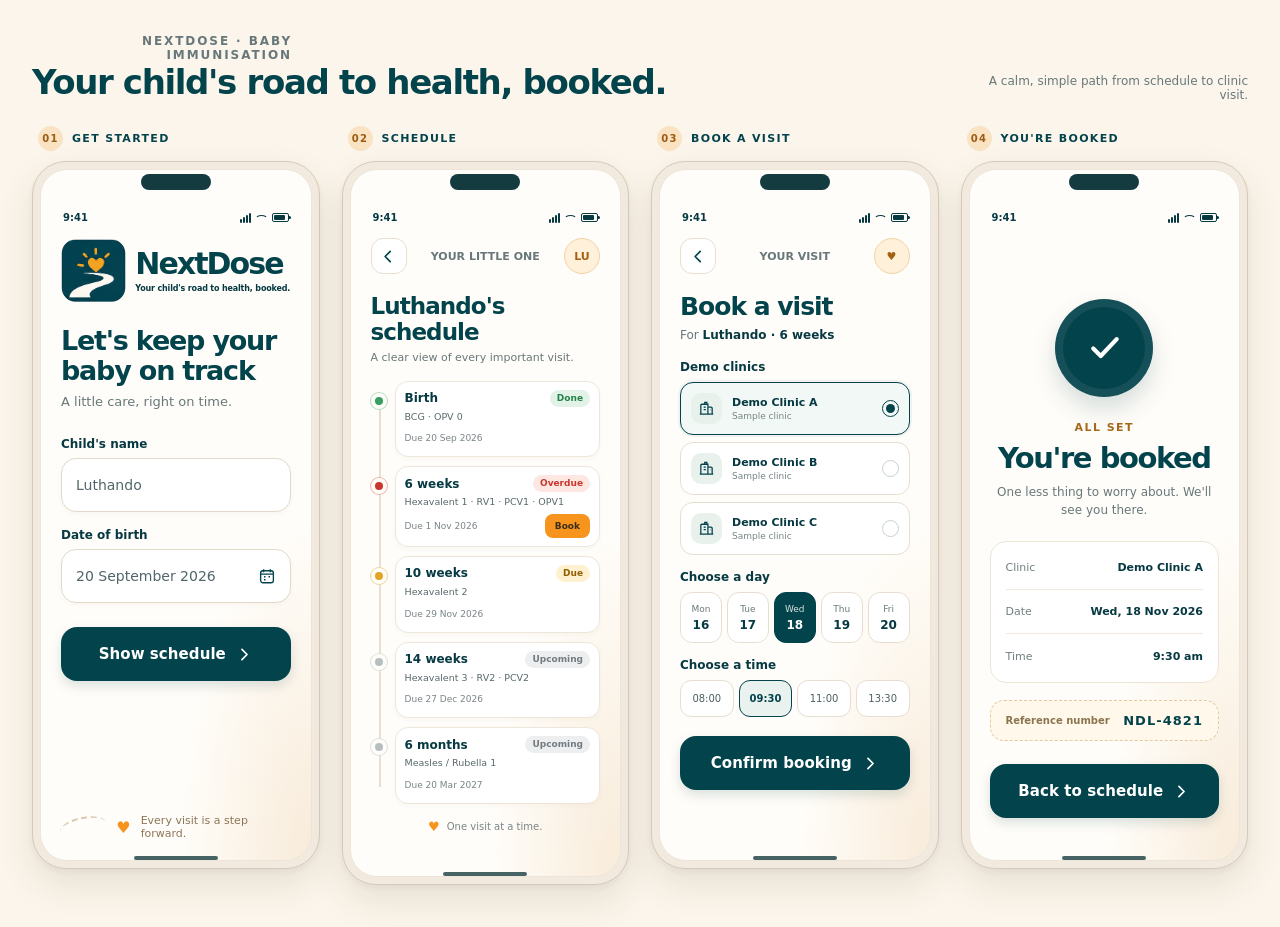
==== design-mockup.html @ eb8c8295 "Add design mockup and README Co-authored-by: Copilot App <223556219+Copilot@users.noreply.github.com" ====
<!doctype html>
<html lang="en">
<head>
  <meta charset="utf-8">
  <meta name="viewport" content="width=device-width, initial-scale=1">
  <title>NextDose — mobile screen mockup</title>
  <style>
    :root {
      color-scheme: light;
      font-family: "Arial Rounded MT Bold", "Trebuchet MS", system-ui, sans-serif;
      color: #17383d;
      background: #fbf5eb;
      font-synthesis: none;
      text-rendering: optimizeLegibility;
      -webkit-font-smoothing: antialiased;
      --teal: #03434c;
      --teal-dark: #063942;
      --orange: #f7941d;
      --cream: #fbf5eb;
      --paper: #fffdf9;
      --ink: #17383d;
      --muted: #68787a;
      --line: #e8dfd1;
      --green: #23834b;
      --green-bg: #e3f2e7;
      --red: #c9372c;
      --red-bg: #fde7e2;
      --amber: #925f00;
      --amber-bg: #fff0cf;
      --gray: #737b80;
      --gray-bg: #eceeef;
    }
    * { box-sizing: border-box; }
    body { margin: 0; min-width: 320px; background: var(--cream); }
    .page { width: min(1540px, 100%); margin: 0 auto; padding: 34px 32px 42px; }
    .page-heading { display: flex; align-items: end; justify-content: space-between; gap: 20px; margin: 0 0 24px; }
    .eyebrow { margin: 0 0 5px; color: var(--orange); font-size: 11px; font-weight: 900; letter-spacing: .16em; text-transform: uppercase; }
    .page-heading h1 { margin: 0; color: var(--teal); font-size: clamp(24px, 3vw, 34px); letter-spacing: -.04em; }
    .page-heading p { max-width: 260px; margin: 0; color: var(--muted); font-size: 12px; text-align: right; }
    .screens { display: grid; grid-template-columns: repeat(4, minmax(0, 1fr)); align-items: start; gap: 22px; }
    .screen-column { min-width: 0; }
    .screen-label { display: flex; align-items: center; gap: 9px; margin: 0 0 10px 6px; color: var(--teal); font-size: 11px; font-weight: 900; letter-spacing: .12em; text-transform: uppercase; }
    .screen-label span { display: grid; width: 25px; height: 25px; place-items: center; border-radius: 50%; background: #f9e3c2; color: #9c5c13; font-size: 10px; }
    .phone {
      position: relative;
      width: 100%;
      max-width: 360px;
      min-height: 684px;
      margin: 0 auto;
      padding: 7px;
      border: 1px solid #d5c9b9;
      border-radius: 34px;
      background: #f2eadf;
      box-shadow: 0 16px 36px #46351d1c, 0 3px 8px #46351d0d;
    }
    .phone::before { position: absolute; z-index: 2; top: 12px; left: 50%; width: 70px; height: 16px; border-radius: 99px; background: #143b40; content: ""; transform: translateX(-50%); }
    .screen {
      position: relative;
      min-height: 668px;
      overflow: hidden;
      border: 1px solid #ede5d9;
      border-radius: 27px;
      background:
        radial-gradient(ellipse at 100% 100%, #f8ebd9 0, transparent 34%),
        var(--paper);
    }
    .screen-inner { min-height: 668px; padding: 39px 20px 20px; }
    .statusbar { display: flex; align-items: center; justify-content: space-between; height: 17px; margin: 0 2px 12px; color: var(--teal-dark); font-family: system-ui, sans-serif; font-size: 10px; font-weight: 750; }
    .status-icons { display: flex; align-items: center; gap: 4px; }
    .signal { display: flex; height: 10px; align-items: end; gap: 1px; }
    .signal i { display: block; width: 2px; border-radius: 2px; background: currentColor; }
    .signal i:nth-child(1) { height: 4px; }.signal i:nth-child(2) { height: 6px; }.signal i:nth-child(3) { height: 8px; }.signal i:nth-child(4) { height: 10px; }
    .wifi { width: 13px; height: 9px; border: 1.5px solid currentColor; border-color: currentColor transparent transparent; border-radius: 50% 50% 0 0; transform: translateY(2px); }
    .battery { position: relative; width: 17px; height: 9px; border: 1px solid currentColor; border-radius: 2px; }
    .battery::before { position: absolute; inset: 1px 3px 1px 1px; border-radius: 1px; background: currentColor; content: ""; }
    .battery::after { position: absolute; top: 2px; right: -3px; width: 2px; height: 3px; border-radius: 0 2px 2px 0; background: currentColor; content: ""; }
    .brand-lockup { display: flex; align-items: center; justify-content: center; gap: 9px; margin: 2px 0 23px; }
    .brand-mark { display: block; width: 65px; height: 65px; border-radius: 17px; object-fit: contain; }
    .brand-copy { min-width: 0; }
    .brand-name { display: block; color: var(--teal); font-size: 30px; font-weight: 950; letter-spacing: -.065em; line-height: 1; }
    .brand-tagline { display: block; margin-top: 5px; color: var(--teal-dark); font-size: 8px; font-weight: 750; letter-spacing: -.02em; white-space: nowrap; }
    .welcome { margin: 0 0 7px; color: var(--teal); font-size: 27px; font-weight: 900; line-height: 1.12; letter-spacing: -.045em; }
    .subtle { margin: 0; color: var(--muted); font-size: 13px; line-height: 1.45; }
    .form { display: grid; gap: 16px; margin-top: 25px; }
    .field label { display: block; margin: 0 0 7px; color: var(--teal-dark); font-size: 12px; font-weight: 800; }
    .input { display: flex; min-height: 54px; align-items: center; justify-content: space-between; gap: 10px; padding: 0 14px; border: 1px solid #e3d9cb; border-radius: 15px; background: white; color: #344b4d; font-family: system-ui, sans-serif; font-size: 14px; box-shadow: 0 2px 5px #34261408; }
    .input .placeholder { color: #526669; }
    .calendar { width: 18px; height: 18px; color: var(--teal); }
    .button { display: flex; width: 100%; min-height: 54px; align-items: center; justify-content: center; gap: 10px; border: 0; border-radius: 16px; background: var(--teal); color: white; font: inherit; font-size: 15px; font-weight: 850; letter-spacing: .005em; box-shadow: 0 5px 12px #03434c26; }
    .button .arrow { width: 17px; height: 17px; }
    .start .button { margin-top: 8px; }
    .road-note { position: absolute; right: 19px; bottom: 20px; left: 19px; display: flex; align-items: center; gap: 10px; color: #8c7657; font-size: 11px; }
    .road-note::before { width: 48px; height: 18px; border-top: 2px dashed #d9c8ac; border-radius: 50%; content: ""; transform: rotate(-12deg); }
    .road-note b { color: var(--orange); font-size: 16px; }
    .topline { display: flex; align-items: center; justify-content: space-between; gap: 10px; margin: 3px 0 19px; }
    .back { display: grid; width: 36px; height: 36px; flex: 0 0 auto; place-items: center; border: 1px solid var(--line); border-radius: 12px; background: white; color: var(--teal); }
    .back svg { width: 17px; height: 17px; }
    .topline .caption { flex: 1; color: var(--muted); font-size: 11px; font-weight: 750; text-align: center; }
    .avatar { display: grid; width: 36px; height: 36px; flex: 0 0 auto; place-items: center; border: 1px solid #f1d3a9; border-radius: 50%; background: #fff0d9; color: #a36113; font-size: 11px; font-weight: 900; }
    .schedule-title { margin: 0; color: var(--teal); font-size: 23px; line-height: 1.15; letter-spacing: -.04em; }
    .schedule-subtitle { margin: 5px 0 17px; color: var(--muted); font-size: 11px; }
    .timeline { position: relative; display: grid; gap: 9px; }
    .timeline::before { position: absolute; top: 16px; bottom: 17px; left: 8px; width: 2px; background: #e8dfd1; content: ""; }
    .visit { position: relative; display: grid; grid-template-columns: 17px minmax(0, 1fr); gap: 7px; }
    .dot { z-index: 1; width: 16px; height: 16px; margin-top: 12px; border: 4px solid var(--paper); border-radius: 50%; background: #b6bfc0; box-shadow: 0 0 0 1px #dce1dc; }
    .visit.done .dot { background: #35a05f; box-shadow: 0 0 0 1px #b5dcc1; }
    .visit.overdue .dot { background: var(--red); box-shadow: 0 0 0 1px #efb4a9; }
    .visit.due .dot { background: #e4a322; box-shadow: 0 0 0 1px #f1d49a; }
    .visit-card { min-width: 0; padding: 8px 9px; border: 1px solid #eee6da; border-radius: 13px; background: white; box-shadow: 0 2px 5px #46351d08; }
    .visit-heading { display: flex; align-items: center; justify-content: space-between; gap: 5px; }
    .visit-heading h3 { overflow: hidden; margin: 0; color: var(--teal-dark); font-size: 12px; font-weight: 900; text-overflow: ellipsis; white-space: nowrap; }
    .badge { flex: 0 0 auto; padding: 3px 7px; border-radius: 99px; font-size: 9px; font-weight: 850; line-height: 1.2; }
    .badge.done { background: var(--green-bg); color: var(--green); }
    .badge.overdue { background: var(--red-bg); color: var(--red); }
    .badge.due { background: var(--amber-bg); color: var(--amber); }
    .badge.upcoming { background: var(--gray-bg); color: var(--gray); }
    .vaccine { margin: 4px 0 0; color: #58686a; font-family: system-ui, sans-serif; font-size: 9.5px; line-height: 1.35; }
    .visit-bottom { display: flex; min-height: 20px; align-items: center; justify-content: space-between; gap: 5px; margin-top: 5px; }
    .due-date { color: #788486; font-family: system-ui, sans-serif; font-size: 9px; }
    .book-small { min-height: 24px; padding: 3px 10px; border: 0; border-radius: 8px; background: var(--orange); color: #3c2c1c; font: inherit; font-size: 9px; font-weight: 900; }
    .screen-foot { display: flex; align-items: center; justify-content: center; gap: 7px; margin-top: 15px; color: #798588; font-size: 10px; }
    .screen-foot b { color: var(--orange); font-size: 13px; }
    .booking-title { margin: 0; color: var(--teal); font-size: 25px; line-height: 1.12; letter-spacing: -.04em; }
    .booking-visit { margin: 7px 0 18px; color: var(--muted); font-size: 12px; }
    .booking-visit strong { color: var(--teal-dark); }
    .section-label { margin: 0 0 8px; color: var(--teal-dark); font-size: 12px; font-weight: 900; }
    .clinic-list { display: grid; gap: 7px; }
    .clinic { display: flex; min-height: 53px; align-items: center; gap: 10px; padding: 8px 10px; border: 1px solid #e7ded2; border-radius: 13px; background: white; }
    .clinic.selected { border: 1.5px solid var(--teal); background: #f1f8f6; box-shadow: 0 0 0 2px #03434c0d; }
    .clinic-icon { display: grid; width: 31px; height: 31px; flex: 0 0 auto; place-items: center; border-radius: 10px; background: #e9f1ed; color: var(--teal); }
    .clinic-icon svg { width: 17px; height: 17px; }
    .clinic-name { flex: 1; color: var(--teal-dark); font-size: 11px; font-weight: 850; }
    .clinic-meta { display: block; margin-top: 2px; color: #788486; font-family: system-ui, sans-serif; font-size: 9px; font-weight: 450; }
    .radio { display: grid; width: 17px; height: 17px; place-items: center; border: 1px solid #c8d2cf; border-radius: 50%; }
    .selected .radio { border-color: var(--teal); }
    .selected .radio::after { width: 9px; height: 9px; border-radius: 50%; background: var(--teal); content: ""; }
    .day-section { margin-top: 15px; }
    .chips { display: grid; gap: 5px; }
    .days { grid-template-columns: repeat(5, minmax(0, 1fr)); }
    .day-chip { display: grid; min-height: 51px; align-content: center; justify-items: center; gap: 4px; border: 1px solid #e7ded2; border-radius: 12px; background: white; color: #6a797b; font-family: system-ui, sans-serif; font-size: 9px; }
    .day-chip strong { color: var(--teal-dark); font-family: inherit; font-size: 12px; }
    .day-chip.selected { border-color: var(--teal); background: var(--teal); color: #d7e5df; }
    .day-chip.selected strong { color: white; }
    .times { grid-template-columns: repeat(4, minmax(0, 1fr)); }
    .time-chip { min-height: 37px; border: 1px solid #e7ded2; border-radius: 11px; background: white; color: #4d6062; font-family: system-ui, sans-serif; font-size: 10px; }
    .time-chip.selected { border-color: var(--teal); background: #e9f2ee; color: var(--teal); font-weight: 800; }
    .confirm { margin-top: 19px; }
    .confirmation { display: flex; min-height: 580px; flex-direction: column; align-items: center; padding-top: 61px; text-align: center; }
    .success-mark { display: grid; width: 98px; height: 98px; place-items: center; border-radius: 50%; background: var(--teal); box-shadow: 0 12px 25px #03434c2b, inset 0 0 0 8px #ffffff12; }
    .success-mark svg { width: 45px; height: 45px; }
    .success-label { margin: 24px 0 7px; color: #a5681b; font-size: 11px; font-weight: 900; letter-spacing: .13em; text-transform: uppercase; }
    .success-title { margin: 0; color: var(--teal); font-size: 29px; letter-spacing: -.05em; }
    .success-copy { max-width: 220px; margin: 8px auto 22px; color: var(--muted); font-size: 12px; line-height: 1.5; }
    .details { width: 100%; margin: 0 0 17px; padding: 4px 15px; border: 1px solid #eee4d6; border-radius: 16px; background: white; text-align: left; }
    .detail-row { display: flex; align-items: center; justify-content: space-between; gap: 10px; min-height: 44px; border-bottom: 1px solid #f0e9df; font-family: system-ui, sans-serif; font-size: 11px; }
    .detail-row:last-child { border-bottom: 0; }
    .detail-row span { color: #718082; }
    .detail-row strong { color: var(--teal-dark); font-size: 11px; text-align: right; }
    .reference { display: flex; width: 100%; align-items: center; justify-content: space-between; padding: 12px 15px; border: 1px dashed #e2c99f; border-radius: 14px; background: #fff8eb; }
    .reference span { color: #8b754f; font-size: 10px; font-weight: 800; }
    .reference strong { color: var(--teal); font-family: system-ui, sans-serif; font-size: 13px; letter-spacing: .08em; }
    .confirmation .button { margin-top: auto; }
    .home-indicator { width: 84px; height: 4px; margin: 18px auto 0; border-radius: 99px; background: #183e42; opacity: .8; }
    @media (max-width: 1120px) {
      .screens { grid-template-columns: repeat(2, minmax(280px, 1fr)); gap: 28px 20px; }
      .phone { max-width: 390px; }
    }
    @media (max-width: 640px) {
      .page { padding: 23px 15px 32px; }
      .page-heading { align-items: start; flex-direction: column; gap: 7px; }
      .page-heading p { text-align: left; }
      .screens { grid-template-columns: minmax(0, 1fr); gap: 24px; }
      .phone { max-width: 390px; }
    }
    @media (prefers-reduced-motion: no-preference) {
      .phone { animation: arrive .45s both; }
      .screen-column:nth-child(2) .phone { animation-delay: .06s; }
      .screen-column:nth-child(3) .phone { animation-delay: .12s; }
      .screen-column:nth-child(4) .phone { animation-delay: .18s; }
      @keyframes arrive { from { opacity: 0; transform: translateY(8px); } to { opacity: 1; transform: translateY(0); } }
    }
  </style>
</head>
<body>
  <main class="page">
    <header class="page-heading">
      <div>
        <p class="eyebrow">NextDose · Baby immunisation</p>
        <h1>Your child's road to health, booked.</h1>
      </div>
      <p>A calm, simple path from schedule to clinic visit.</p>
    </header>

    <section class="screens" aria-label="Four Ndlela mobile app screens">
      <article class="screen-column">
        <h2 class="screen-label"><span>01</span> Get started</h2>
        <div class="phone">
          <section class="screen start" aria-label="Start screen">
            <div class="screen-inner">
              <div class="statusbar"><span>9:41</span><span class="status-icons"><span class="signal"><i></i><i></i><i></i><i></i></span><i class="wifi"></i><i class="battery"></i></span></div>
              <div class="brand-lockup">
                <img class="brand-mark" src="[data-uri]" alt="Ndlela road-and-heart brand mark">
                <span class="brand-copy"><strong class="brand-name">NextDose</strong><span class="brand-tagline">Your child's road to health, booked.</span></span>
              </div>
              <p class="welcome">Let's keep your baby on track</p>
              <p class="subtle">A little care, right on time.</p>
              <div class="form">
                <div class="field">
                  <label>Child's name</label>
                  <div class="input"><span class="placeholder">Luthando</span></div>
                </div>
                <div class="field">
                  <label>Date of birth</label>
                  <div class="input"><span class="placeholder">20 September 2026</span><svg class="calendar" viewBox="0 0 24 24" fill="none" stroke="currentColor" stroke-width="1.8" aria-hidden="true"><rect x="3.5" y="5" width="17" height="16" rx="3"></rect><path d="M7.5 3v4M16.5 3v4M3.5 9.5h17M8 13h2M14 13h2M8 17h2"></path></svg></div>
                </div>
                <button class="button" type="button">Show schedule<svg class="arrow" viewBox="0 0 20 20" fill="none" aria-hidden="true"><path d="m7 4 6 6-6 6" stroke="currentColor" stroke-width="2" stroke-linecap="round" stroke-linejoin="round"></path></svg></button>
              </div>
              <div class="road-note"><b>♥</b><span>Every visit is a step forward.</span></div>
            </div>
            <div class="home-indicator"></div>
          </section>
        </div>
      </article>

      <article class="screen-column">
        <h2 class="screen-label"><span>02</span> Schedule</h2>
        <div class="phone">
          <section class="screen" aria-label="Vaccination schedule screen">
            <div class="screen-inner">
              <div class="statusbar"><span>9:41</span><span class="status-icons"><span class="signal"><i></i><i></i><i></i><i></i></span><i class="wifi"></i><i class="battery"></i></span></div>
              <div class="topline"><span class="back"><svg viewBox="0 0 20 20" fill="none" aria-hidden="true"><path d="m12 4-6 6 6 6" stroke="currentColor" stroke-width="2" stroke-linecap="round" stroke-linejoin="round"></path></svg></span><span class="caption">YOUR LITTLE ONE</span><span class="avatar">LU</span></div>
              <h2 class="schedule-title">Luthando's schedule</h2>
              <p class="schedule-subtitle">A clear view of every important visit.</p>
              <div class="timeline">
                <div class="visit done">
                  <span class="dot"></span>
                  <div class="visit-card"><div class="visit-heading"><h3>Birth</h3><span class="badge done">Done</span></div><p class="vaccine">BCG · OPV 0</p><div class="visit-bottom"><span class="due-date">Due 20 Sep 2026</span></div></div>
                </div>
                <div class="visit overdue">
                  <span class="dot"></span>
                  <div class="visit-card"><div class="visit-heading"><h3>6 weeks</h3><span class="badge overdue">Overdue</span></div><p class="vaccine">Hexavalent 1 · RV1 · PCV1 · OPV1</p><div class="visit-bottom"><span class="due-date">Due 1 Nov 2026</span><button class="book-small" type="button">Book</button></div></div>
                </div>
                <div class="visit due">
                  <span class="dot"></span>
                  <div class="visit-card"><div class="visit-heading"><h3>10 weeks</h3><span class="badge due">Due</span></div><p class="vaccine">Hexavalent 2</p><div class="visit-bottom"><span class="due-date">Due 29 Nov 2026</span></div></div>
                </div>
                <div class="visit upcoming">
                  <span class="dot"></span>
                  <div class="visit-card"><div class="visit-heading"><h3>14 weeks</h3><span class="badge upcoming">Upcoming</span></div><p class="vaccine">Hexavalent 3 · RV2 · PCV2</p><div class="visit-bottom"><span class="due-date">Due 27 Dec 2026</span></div></div>
                </div>
                <div class="visit upcoming">
                  <span class="dot"></span>
                  <div class="visit-card"><div class="visit-heading"><h3>6 months</h3><span class="badge upcoming">Upcoming</span></div><p class="vaccine">Measles / Rubella 1</p><div class="visit-bottom"><span class="due-date">Due 20 Mar 2027</span></div></div>
                </div>
              </div>
              <div class="screen-foot"><b>♥</b><span>One visit at a time.</span></div>
            </div>
            <div class="home-indicator"></div>
          </section>
        </div>
      </article>

      <article class="screen-column">
        <h2 class="screen-label"><span>03</span> Book a visit</h2>
        <div class="phone">
          <section class="screen" aria-label="Clinic booking screen">
            <div class="screen-inner">
              <div class="statusbar"><span>9:41</span><span class="status-icons"><span class="signal"><i></i><i></i><i></i><i></i></span><i class="wifi"></i><i class="battery"></i></span></div>
              <div class="topline"><span class="back"><svg viewBox="0 0 20 20" fill="none" aria-hidden="true"><path d="m12 4-6 6 6 6" stroke="currentColor" stroke-width="2" stroke-linecap="round" stroke-linejoin="round"></path></svg></span><span class="caption">YOUR VISIT</span><span class="avatar">♥</span></div>
              <h2 class="booking-title">Book a visit</h2>
              <p class="booking-visit">For <strong>Luthando · 6 weeks</strong></p>
              <h3 class="section-label">Demo clinics</h3>
              <div class="clinic-list">
                <div class="clinic selected"><span class="clinic-icon"><svg viewBox="0 0 24 24" fill="none" stroke="currentColor" stroke-width="1.8" aria-hidden="true"><path d="M4 20V7.5A1.5 1.5 0 0 1 5.5 6H14v14M14 10h4.5a1.5 1.5 0 0 1 1.5 1.5V20M2.5 20h19M8 10h3M8 13.5h3M17 14h.5"></path><path d="M9.5 6V3.5h3V6"></path></svg></span><span class="clinic-name">Demo Clinic A<span class="clinic-meta">Sample clinic</span></span><span class="radio"></span></div>
                <div class="clinic"><span class="clinic-icon"><svg viewBox="0 0 24 24" fill="none" stroke="currentColor" stroke-width="1.8" aria-hidden="true"><path d="M4 20V7.5A1.5 1.5 0 0 1 5.5 6H14v14M14 10h4.5a1.5 1.5 0 0 1 1.5 1.5V20M2.5 20h19M8 10h3M8 13.5h3M17 14h.5"></path><path d="M9.5 6V3.5h3V6"></path></svg></span><span class="clinic-name">Demo Clinic B<span class="clinic-meta">Sample clinic</span></span><span class="radio"></span></div>
                <div class="clinic"><span class="clinic-icon"><svg viewBox="0 0 24 24" fill="none" stroke="currentColor" stroke-width="1.8" aria-hidden="true"><path d="M4 20V7.5A1.5 1.5 0 0 1 5.5 6H14v14M14 10h4.5a1.5 1.5 0 0 1 1.5 1.5V20M2.5 20h19M8 10h3M8 13.5h3M17 14h.5"></path><path d="M9.5 6V3.5h3V6"></path></svg></span><span class="clinic-name">Demo Clinic C<span class="clinic-meta">Sample clinic</span></span><span class="radio"></span></div>
              </div>
              <div class="day-section">
                <h3 class="section-label">Choose a day</h3>
                <div class="chips days">
                  <div class="day-chip"><span>Mon</span><strong>16</strong></div><div class="day-chip"><span>Tue</span><strong>17</strong></div><div class="day-chip selected"><span>Wed</span><strong>18</strong></div><div class="day-chip"><span>Thu</span><strong>19</strong></div><div class="day-chip"><span>Fri</span><strong>20</strong></div>
                </div>
              </div>
              <div class="day-section">
                <h3 class="section-label">Choose a time</h3>
                <div class="chips times">
                  <button class="time-chip" type="button">08:00</button><button class="time-chip selected" type="button">09:30</button><button class="time-chip" type="button">11:00</button><button class="time-chip" type="button">13:30</button>
                </div>
              </div>
              <button class="button confirm" type="button">Confirm booking<svg class="arrow" viewBox="0 0 20 20" fill="none" aria-hidden="true"><path d="m7 4 6 6-6 6" stroke="currentColor" stroke-width="2" stroke-linecap="round" stroke-linejoin="round"></path></svg></button>
            </div>
            <div class="home-indicator"></div>
          </section>
        </div>
      </article>

      <article class="screen-column">
        <h2 class="screen-label"><span>04</span> You're booked</h2>
        <div class="phone">
          <section class="screen" aria-label="Booking confirmation screen">
            <div class="screen-inner">
              <div class="statusbar"><span>9:41</span><span class="status-icons"><span class="signal"><i></i><i></i><i></i><i></i></span><i class="wifi"></i><i class="battery"></i></span></div>
              <div class="confirmation">
                <div class="success-mark"><svg viewBox="0 0 48 48" fill="none" aria-hidden="true"><path d="m12 24 8 8 17-18" stroke="white" stroke-width="4.5" stroke-linecap="round" stroke-linejoin="round"></path></svg></div>
                <p class="success-label">All set</p>
                <h2 class="success-title">You're booked</h2>
                <p class="success-copy">One less thing to worry about. We'll see you there.</p>
                <div class="details">
                  <div class="detail-row"><span>Clinic</span><strong>Demo Clinic A</strong></div>
                  <div class="detail-row"><span>Date</span><strong>Wed, 18 Nov 2026</strong></div>
                  <div class="detail-row"><span>Time</span><strong>9:30 am</strong></div>
                </div>
                <div class="reference"><span>Reference number</span><strong>NDL-4821</strong></div>
                <button class="button" type="button">Back to schedule<svg class="arrow" viewBox="0 0 20 20" fill="none" aria-hidden="true"><path d="m7 4 6 6-6 6" stroke="currentColor" stroke-width="2" stroke-linecap="round" stroke-linejoin="round"></path></svg></button>
              </div>
            </div>
            <div class="home-indicator"></div>
          </section>
        </div>
      </article>
    </section>
  </main>
</body>
</html>
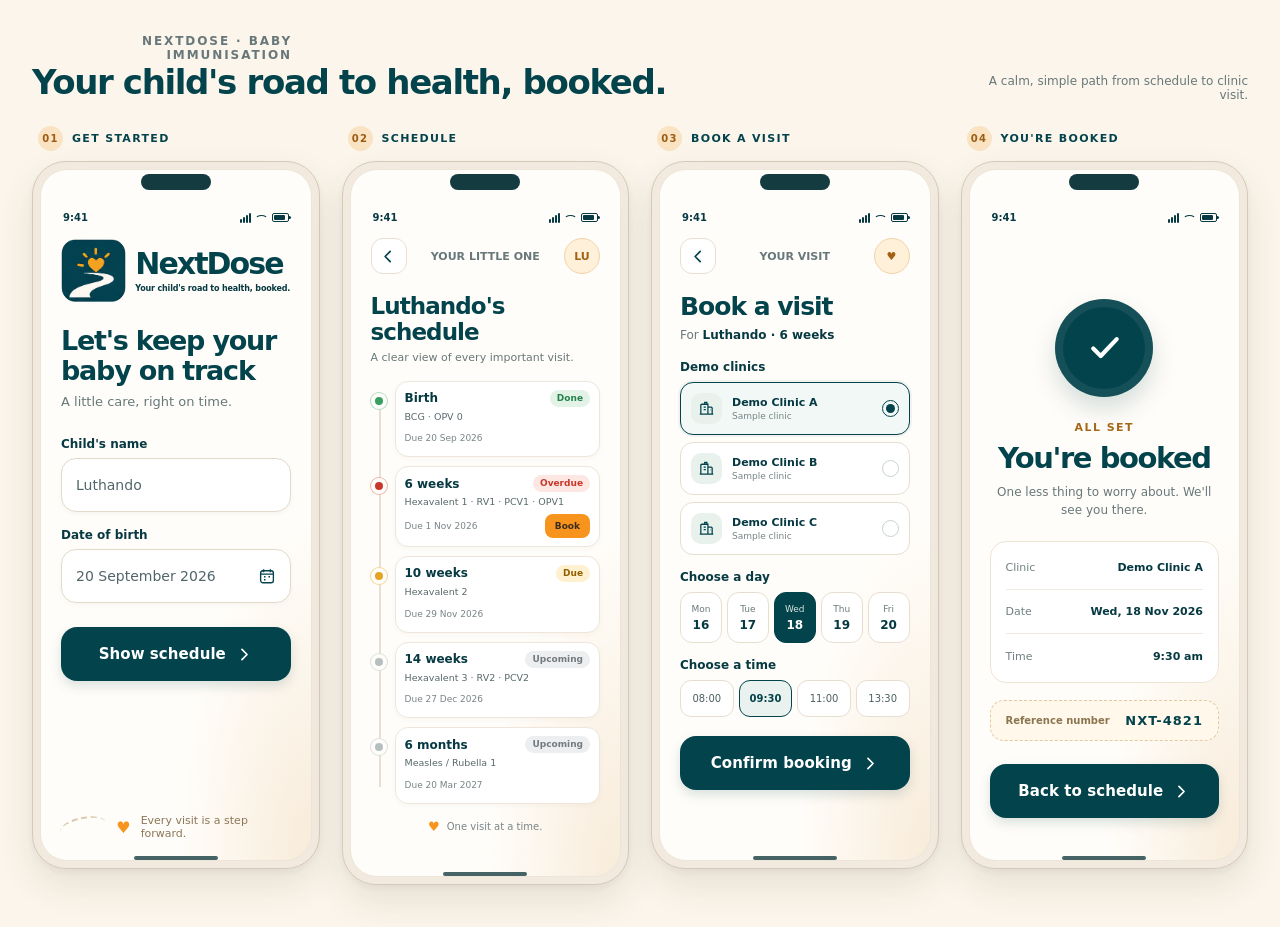
==== commit edc18691: "Align demo mockup branding with NextDose" ====
--- a/design-mockup.html
+++ b/design-mockup.html
@@ -191,7 +191,7 @@
       <p>A calm, simple path from schedule to clinic visit.</p>
     </header>
 
-    <section class="screens" aria-label="Four Ndlela mobile app screens">
+    <section class="screens" aria-label="Four NextDose mobile app screens">
       <article class="screen-column">
         <h2 class="screen-label"><span>01</span> Get started</h2>
         <div class="phone">
@@ -199,7 +199,7 @@
             <div class="screen-inner">
               <div class="statusbar"><span>9:41</span><span class="status-icons"><span class="signal"><i></i><i></i><i></i><i></i></span><i class="wifi"></i><i class="battery"></i></span></div>
               <div class="brand-lockup">
-                <img class="brand-mark" src="[data-uri]" alt="Ndlela road-and-heart brand mark">
+                <img class="brand-mark" src="[data-uri]" alt="NextDose road-and-heart brand mark">
                 <span class="brand-copy"><strong class="brand-name">NextDose</strong><span class="brand-tagline">Your child's road to health, booked.</span></span>
               </div>
               <p class="welcome">Let's keep your baby on track</p>
@@ -310,7 +310,7 @@
                   <div class="detail-row"><span>Date</span><strong>Wed, 18 Nov 2026</strong></div>
                   <div class="detail-row"><span>Time</span><strong>9:30 am</strong></div>
                 </div>
-                <div class="reference"><span>Reference number</span><strong>NDL-4821</strong></div>
+                <div class="reference"><span>Reference number</span><strong>NXT-4821</strong></div>
                 <button class="button" type="button">Back to schedule<svg class="arrow" viewBox="0 0 20 20" fill="none" aria-hidden="true"><path d="m7 4 6 6-6 6" stroke="currentColor" stroke-width="2" stroke-linecap="round" stroke-linejoin="round"></path></svg></button>
               </div>
             </div>
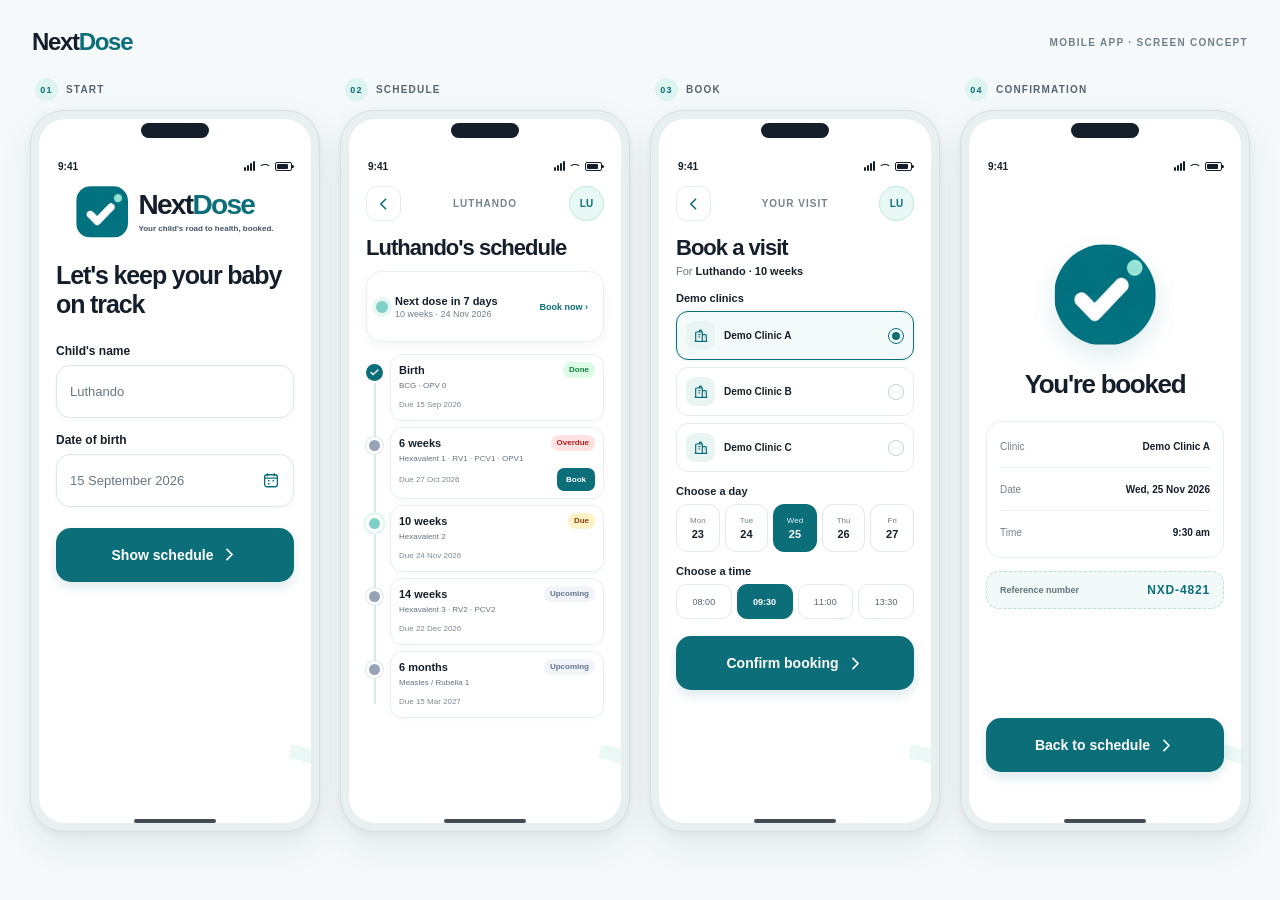
==== commit 2f3ead54: "Update NextDose mobile screen mockup Co-authored-by: Copilot App <223556219+Copilot@users.noreply.gi" ====
--- a/design-mockup.html
+++ b/design-mockup.html
@@ -3,219 +3,195 @@
 <head>
   <meta charset="utf-8">
   <meta name="viewport" content="width=device-width, initial-scale=1">
-  <title>NextDose — mobile screen mockup</title>
+  <title>NextDose — mobile screens</title>
   <style>
     :root {
       color-scheme: light;
-      font-family: "Arial Rounded MT Bold", "Trebuchet MS", system-ui, sans-serif;
-      color: #17383d;
-      background: #fbf5eb;
+      font-family: Inter, "Segoe UI", Arial, sans-serif;
+      color: #141F2B;
+      background: #F5F9F9;
       font-synthesis: none;
       text-rendering: optimizeLegibility;
       -webkit-font-smoothing: antialiased;
-      --teal: #03434c;
-      --teal-dark: #063942;
-      --orange: #f7941d;
-      --cream: #fbf5eb;
-      --paper: #fffdf9;
-      --ink: #17383d;
-      --muted: #68787a;
-      --line: #e8dfd1;
-      --green: #23834b;
-      --green-bg: #e3f2e7;
-      --red: #c9372c;
-      --red-bg: #fde7e2;
-      --amber: #925f00;
-      --amber-bg: #fff0cf;
-      --gray: #737b80;
-      --gray-bg: #eceeef;
+      --teal: #0B6E79;
+      --mint: #7FD1C7;
+      --navy: #141F2B;
+      --white: #FFFFFF;
+      --off-white: #F5F9F9;
+      --green: #22C55E;
+      --amber: #F59E0B;
+      --red: #EF4444;
+      --grey: #94A3B8;
+      --line: #E5ECEF;
     }
     * { box-sizing: border-box; }
-    body { margin: 0; min-width: 320px; background: var(--cream); }
-    .page { width: min(1540px, 100%); margin: 0 auto; padding: 34px 32px 42px; }
-    .page-heading { display: flex; align-items: end; justify-content: space-between; gap: 20px; margin: 0 0 24px; }
-    .eyebrow { margin: 0 0 5px; color: var(--orange); font-size: 11px; font-weight: 900; letter-spacing: .16em; text-transform: uppercase; }
-    .page-heading h1 { margin: 0; color: var(--teal); font-size: clamp(24px, 3vw, 34px); letter-spacing: -.04em; }
-    .page-heading p { max-width: 260px; margin: 0; color: var(--muted); font-size: 12px; text-align: right; }
-    .screens { display: grid; grid-template-columns: repeat(4, minmax(0, 1fr)); align-items: start; gap: 22px; }
+    body { min-width: 320px; margin: 0; background: var(--off-white); }
+    button { font: inherit; }
+    .page { width: min(1540px, 100%); margin: 0 auto; padding: 28px 30px 38px; }
+    .page-heading { display: flex; align-items: center; justify-content: space-between; margin: 0 2px 22px; }
+    .wordmark { color: var(--navy); font-family: Montserrat, Inter, "Segoe UI", sans-serif; font-size: 24px; font-weight: 850; letter-spacing: -.055em; }
+    .wordmark span { color: var(--teal); }
+    .page-tag { color: #70808D; font-size: 10px; font-weight: 750; letter-spacing: .13em; text-transform: uppercase; }
+    .screens { display: grid; grid-template-columns: repeat(4, minmax(0, 1fr)); gap: 20px; align-items: start; }
     .screen-column { min-width: 0; }
-    .screen-label { display: flex; align-items: center; gap: 9px; margin: 0 0 10px 6px; color: var(--teal); font-size: 11px; font-weight: 900; letter-spacing: .12em; text-transform: uppercase; }
-    .screen-label span { display: grid; width: 25px; height: 25px; place-items: center; border-radius: 50%; background: #f9e3c2; color: #9c5c13; font-size: 10px; }
-    .phone {
-      position: relative;
-      width: 100%;
-      max-width: 360px;
-      min-height: 684px;
-      margin: 0 auto;
-      padding: 7px;
-      border: 1px solid #d5c9b9;
-      border-radius: 34px;
-      background: #f2eadf;
-      box-shadow: 0 16px 36px #46351d1c, 0 3px 8px #46351d0d;
-    }
-    .phone::before { position: absolute; z-index: 2; top: 12px; left: 50%; width: 70px; height: 16px; border-radius: 99px; background: #143b40; content: ""; transform: translateX(-50%); }
-    .screen {
-      position: relative;
-      min-height: 668px;
-      overflow: hidden;
-      border: 1px solid #ede5d9;
-      border-radius: 27px;
-      background:
-        radial-gradient(ellipse at 100% 100%, #f8ebd9 0, transparent 34%),
-        var(--paper);
-    }
-    .screen-inner { min-height: 668px; padding: 39px 20px 20px; }
-    .statusbar { display: flex; align-items: center; justify-content: space-between; height: 17px; margin: 0 2px 12px; color: var(--teal-dark); font-family: system-ui, sans-serif; font-size: 10px; font-weight: 750; }
+    .screen-label { display: flex; align-items: center; gap: 8px; margin: 0 0 9px 5px; color: #536474; font-size: 10px; font-weight: 800; letter-spacing: .12em; text-transform: uppercase; }
+    .screen-label span { display: grid; width: 23px; height: 23px; place-items: center; border-radius: 50%; background: #DDF4F1; color: var(--teal); font-size: 9px; }
+    .phone { position: relative; width: 100%; max-width: 370px; min-height: 700px; margin: 0 auto; padding: 7px; border: 1px solid #D5E0E2; border-radius: 34px; background: #E9F0F1; box-shadow: 0 14px 34px #21374516, 0 2px 7px #2137450c; }
+    .phone::before { position: absolute; z-index: 3; top: 12px; left: 50%; width: 68px; height: 15px; border-radius: 99px; background: var(--navy); content: ""; transform: translateX(-50%); }
+    .screen { position: relative; min-height: 684px; overflow: hidden; border: 1px solid #E8EFF0; border-radius: 27px; background: var(--white); }
+    .screen::after { position: absolute; z-index: 0; right: -54px; bottom: -96px; width: 180px; height: 140px; border: 14px solid #EAF8F6; border-left-color: transparent; border-top-color: transparent; border-radius: 50%; content: ""; transform: rotate(-35deg); pointer-events: none; }
+    .screen-inner { position: relative; z-index: 1; min-height: 682px; padding: 39px 17px 20px; }
+    .statusbar { display: flex; align-items: center; justify-content: space-between; height: 16px; margin: 0 2px 12px; color: var(--navy); font-size: 10px; font-weight: 750; }
     .status-icons { display: flex; align-items: center; gap: 4px; }
     .signal { display: flex; height: 10px; align-items: end; gap: 1px; }
     .signal i { display: block; width: 2px; border-radius: 2px; background: currentColor; }
     .signal i:nth-child(1) { height: 4px; }.signal i:nth-child(2) { height: 6px; }.signal i:nth-child(3) { height: 8px; }.signal i:nth-child(4) { height: 10px; }
-    .wifi { width: 13px; height: 9px; border: 1.5px solid currentColor; border-color: currentColor transparent transparent; border-radius: 50% 50% 0 0; transform: translateY(2px); }
+    .wifi { width: 12px; height: 8px; border: 1.5px solid currentColor; border-color: currentColor transparent transparent; border-radius: 50% 50% 0 0; transform: translateY(2px); }
     .battery { position: relative; width: 17px; height: 9px; border: 1px solid currentColor; border-radius: 2px; }
     .battery::before { position: absolute; inset: 1px 3px 1px 1px; border-radius: 1px; background: currentColor; content: ""; }
     .battery::after { position: absolute; top: 2px; right: -3px; width: 2px; height: 3px; border-radius: 0 2px 2px 0; background: currentColor; content: ""; }
-    .brand-lockup { display: flex; align-items: center; justify-content: center; gap: 9px; margin: 2px 0 23px; }
-    .brand-mark { display: block; width: 65px; height: 65px; border-radius: 17px; object-fit: contain; }
-    .brand-copy { min-width: 0; }
-    .brand-name { display: block; color: var(--teal); font-size: 30px; font-weight: 950; letter-spacing: -.065em; line-height: 1; }
-    .brand-tagline { display: block; margin-top: 5px; color: var(--teal-dark); font-size: 8px; font-weight: 750; letter-spacing: -.02em; white-space: nowrap; }
-    .welcome { margin: 0 0 7px; color: var(--teal); font-size: 27px; font-weight: 900; line-height: 1.12; letter-spacing: -.045em; }
-    .subtle { margin: 0; color: var(--muted); font-size: 13px; line-height: 1.45; }
-    .form { display: grid; gap: 16px; margin-top: 25px; }
-    .field label { display: block; margin: 0 0 7px; color: var(--teal-dark); font-size: 12px; font-weight: 800; }
-    .input { display: flex; min-height: 54px; align-items: center; justify-content: space-between; gap: 10px; padding: 0 14px; border: 1px solid #e3d9cb; border-radius: 15px; background: white; color: #344b4d; font-family: system-ui, sans-serif; font-size: 14px; box-shadow: 0 2px 5px #34261408; }
-    .input .placeholder { color: #526669; }
+    .brand { display: flex; align-items: center; justify-content: center; gap: 10px; margin: 5px 0 23px; }
+    .app-icon { display: block; width: 52px; height: 52px; flex: 0 0 auto; border-radius: 15px; object-fit: cover; }
+    .brand-text { min-width: 0; }
+    .brand-name { display: block; color: var(--navy); font-family: Montserrat, Inter, "Segoe UI", sans-serif; font-size: 28px; font-weight: 850; letter-spacing: -.06em; line-height: 1; }
+    .brand-name span { color: var(--teal); }
+    .tagline { display: block; margin-top: 5px; color: #425364; font-size: 8px; font-weight: 650; white-space: nowrap; }
+    .welcome { margin: 0 0 7px; color: var(--navy); font-family: Montserrat, Inter, "Segoe UI", sans-serif; font-size: 25px; font-weight: 800; line-height: 1.15; letter-spacing: -.045em; }
+    .form { display: grid; gap: 15px; margin-top: 25px; }
+    .field label { display: block; margin: 0 0 7px; color: var(--navy); font-size: 12px; font-weight: 750; }
+    .input { display: flex; min-height: 53px; align-items: center; justify-content: space-between; gap: 8px; padding: 0 13px; border: 1px solid #DDE6E9; border-radius: 14px; background: var(--white); color: #465868; font-size: 13px; box-shadow: 0 2px 5px #1D36450A; }
+    .placeholder { color: #667684; }
     .calendar { width: 18px; height: 18px; color: var(--teal); }
-    .button { display: flex; width: 100%; min-height: 54px; align-items: center; justify-content: center; gap: 10px; border: 0; border-radius: 16px; background: var(--teal); color: white; font: inherit; font-size: 15px; font-weight: 850; letter-spacing: .005em; box-shadow: 0 5px 12px #03434c26; }
-    .button .arrow { width: 17px; height: 17px; }
-    .start .button { margin-top: 8px; }
-    .road-note { position: absolute; right: 19px; bottom: 20px; left: 19px; display: flex; align-items: center; gap: 10px; color: #8c7657; font-size: 11px; }
-    .road-note::before { width: 48px; height: 18px; border-top: 2px dashed #d9c8ac; border-radius: 50%; content: ""; transform: rotate(-12deg); }
-    .road-note b { color: var(--orange); font-size: 16px; }
-    .topline { display: flex; align-items: center; justify-content: space-between; gap: 10px; margin: 3px 0 19px; }
-    .back { display: grid; width: 36px; height: 36px; flex: 0 0 auto; place-items: center; border: 1px solid var(--line); border-radius: 12px; background: white; color: var(--teal); }
-    .back svg { width: 17px; height: 17px; }
-    .topline .caption { flex: 1; color: var(--muted); font-size: 11px; font-weight: 750; text-align: center; }
-    .avatar { display: grid; width: 36px; height: 36px; flex: 0 0 auto; place-items: center; border: 1px solid #f1d3a9; border-radius: 50%; background: #fff0d9; color: #a36113; font-size: 11px; font-weight: 900; }
-    .schedule-title { margin: 0; color: var(--teal); font-size: 23px; line-height: 1.15; letter-spacing: -.04em; }
-    .schedule-subtitle { margin: 5px 0 17px; color: var(--muted); font-size: 11px; }
-    .timeline { position: relative; display: grid; gap: 9px; }
-    .timeline::before { position: absolute; top: 16px; bottom: 17px; left: 8px; width: 2px; background: #e8dfd1; content: ""; }
+    .button { display: flex; width: 100%; min-height: 54px; align-items: center; justify-content: center; gap: 8px; border: 0; border-radius: 15px; background: var(--teal); color: var(--white); font-family: Montserrat, Inter, "Segoe UI", sans-serif; font-size: 14px; font-weight: 800; box-shadow: 0 5px 12px #0B6E7926; }
+    .arrow { width: 17px; height: 17px; }
+    .form .button { margin-top: 6px; }
+    .topline { display: flex; align-items: center; justify-content: space-between; gap: 9px; margin: 2px 0 14px; }
+    .back { display: grid; width: 35px; height: 35px; flex: 0 0 auto; place-items: center; border: 1px solid var(--line); border-radius: 11px; background: var(--white); color: var(--teal); }
+    .back svg { width: 16px; height: 16px; }
+    .caption { flex: 1; color: #758390; font-size: 10px; font-weight: 800; letter-spacing: .1em; text-align: center; }
+    .avatar { display: grid; width: 35px; height: 35px; flex: 0 0 auto; place-items: center; border: 1px solid #BCE8E2; border-radius: 50%; background: #E8F8F5; color: var(--teal); font-size: 10px; font-weight: 850; }
+    .schedule-title, .booking-title { margin: 0; color: var(--navy); font-family: Montserrat, Inter, "Segoe UI", sans-serif; font-size: 22px; font-weight: 800; line-height: 1.14; letter-spacing: -.045em; }
+    .next-card { display: flex; min-height: 71px; align-items: center; gap: 7px; margin: 11px 0 12px; padding: 9px; border: 1px solid #E8EFF0; border-radius: 15px; background: var(--white); box-shadow: 0 4px 12px #2137450B; }
+    .mint-dot { width: 12px; height: 12px; flex: 0 0 auto; border-radius: 50%; background: var(--mint); box-shadow: 0 0 0 4px #E7F7F4; }
+    .next-copy { min-width: 0; flex: 1; }
+    .next-copy strong { display: block; color: var(--navy); font-family: Montserrat, Inter, "Segoe UI", sans-serif; font-size: 11px; font-weight: 800; white-space: nowrap; }
+    .next-copy span { display: block; margin-top: 2px; color: #70808D; font-size: 9px; }
+    .book-now { flex: 0 0 auto; border: 0; background: none; color: var(--teal); font-size: 9px; font-weight: 800; white-space: nowrap; }
+    .timeline { position: relative; display: grid; gap: 6px; }
+    .timeline::before { position: absolute; top: 12px; bottom: 14px; left: 8px; width: 2px; background: #DDE6E9; content: ""; }
     .visit { position: relative; display: grid; grid-template-columns: 17px minmax(0, 1fr); gap: 7px; }
-    .dot { z-index: 1; width: 16px; height: 16px; margin-top: 12px; border: 4px solid var(--paper); border-radius: 50%; background: #b6bfc0; box-shadow: 0 0 0 1px #dce1dc; }
-    .visit.done .dot { background: #35a05f; box-shadow: 0 0 0 1px #b5dcc1; }
-    .visit.overdue .dot { background: var(--red); box-shadow: 0 0 0 1px #efb4a9; }
-    .visit.due .dot { background: #e4a322; box-shadow: 0 0 0 1px #f1d49a; }
-    .visit-card { min-width: 0; padding: 8px 9px; border: 1px solid #eee6da; border-radius: 13px; background: white; box-shadow: 0 2px 5px #46351d08; }
-    .visit-heading { display: flex; align-items: center; justify-content: space-between; gap: 5px; }
-    .visit-heading h3 { overflow: hidden; margin: 0; color: var(--teal-dark); font-size: 12px; font-weight: 900; text-overflow: ellipsis; white-space: nowrap; }
-    .badge { flex: 0 0 auto; padding: 3px 7px; border-radius: 99px; font-size: 9px; font-weight: 850; line-height: 1.2; }
-    .badge.done { background: var(--green-bg); color: var(--green); }
-    .badge.overdue { background: var(--red-bg); color: var(--red); }
-    .badge.due { background: var(--amber-bg); color: var(--amber); }
-    .badge.upcoming { background: var(--gray-bg); color: var(--gray); }
-    .vaccine { margin: 4px 0 0; color: #58686a; font-family: system-ui, sans-serif; font-size: 9.5px; line-height: 1.35; }
-    .visit-bottom { display: flex; min-height: 20px; align-items: center; justify-content: space-between; gap: 5px; margin-top: 5px; }
-    .due-date { color: #788486; font-family: system-ui, sans-serif; font-size: 9px; }
-    .book-small { min-height: 24px; padding: 3px 10px; border: 0; border-radius: 8px; background: var(--orange); color: #3c2c1c; font: inherit; font-size: 9px; font-weight: 900; }
-    .screen-foot { display: flex; align-items: center; justify-content: center; gap: 7px; margin-top: 15px; color: #798588; font-size: 10px; }
-    .screen-foot b { color: var(--orange); font-size: 13px; }
-    .booking-title { margin: 0; color: var(--teal); font-size: 25px; line-height: 1.12; letter-spacing: -.04em; }
-    .booking-visit { margin: 7px 0 18px; color: var(--muted); font-size: 12px; }
-    .booking-visit strong { color: var(--teal-dark); }
-    .section-label { margin: 0 0 8px; color: var(--teal-dark); font-size: 12px; font-weight: 900; }
+    .track-dot { z-index: 1; display: grid; width: 17px; height: 17px; place-items: center; margin-top: 10px; border: 3px solid var(--white); border-radius: 50%; background: var(--grey); box-shadow: 0 0 0 1px #DDE6E9; }
+    .visit.done .track-dot { border: 0; background: var(--teal); box-shadow: 0 0 0 2px var(--white); }
+    .track-dot svg { width: 11px; height: 11px; }
+    .visit.next .track-dot { background: var(--mint); box-shadow: 0 0 0 3px #E7F7F4; }
+    .visit-card { min-width: 0; padding: 7px 8px; border: 1px solid #E9EFF1; border-radius: 12px; background: var(--white); box-shadow: 0 2px 5px #21374508; }
+    .visit-heading { display: flex; align-items: center; justify-content: space-between; gap: 4px; }
+    .visit-heading h3 { overflow: hidden; margin: 0; color: var(--navy); font-family: Montserrat, Inter, "Segoe UI", sans-serif; font-size: 11px; font-weight: 800; text-overflow: ellipsis; white-space: nowrap; }
+    .badge { flex: 0 0 auto; padding: 3px 6px; border-radius: 99px; font-size: 8px; font-weight: 800; line-height: 1.2; }
+    .badge.done { background: #DCFCE7; color: #15803D; }
+    .badge.overdue { background: #FEE2E2; color: #B91C1C; }
+    .badge.due { background: #FEF3C7; color: #92400E; }
+    .badge.upcoming { background: #F1F5F9; color: #64748B; }
+    .vaccine { margin: 3px 0 0; color: #637280; font-size: 8px; line-height: 1.3; }
+    .visit-bottom { display: flex; min-height: 18px; align-items: center; justify-content: space-between; gap: 4px; margin-top: 4px; }
+    .due-date { color: #7B8995; font-size: 8px; }
+    .book-small { min-height: 23px; padding: 3px 9px; border: 0; border-radius: 7px; background: var(--teal); color: var(--white); font-size: 8px; font-weight: 800; }
+    .booking-visit { margin: 5px 0 15px; color: #697986; font-size: 11px; }
+    .booking-visit strong { color: var(--navy); }
+    .section-label { margin: 0 0 7px; color: var(--navy); font-size: 11px; font-weight: 800; }
     .clinic-list { display: grid; gap: 7px; }
-    .clinic { display: flex; min-height: 53px; align-items: center; gap: 10px; padding: 8px 10px; border: 1px solid #e7ded2; border-radius: 13px; background: white; }
-    .clinic.selected { border: 1.5px solid var(--teal); background: #f1f8f6; box-shadow: 0 0 0 2px #03434c0d; }
-    .clinic-icon { display: grid; width: 31px; height: 31px; flex: 0 0 auto; place-items: center; border-radius: 10px; background: #e9f1ed; color: var(--teal); }
-    .clinic-icon svg { width: 17px; height: 17px; }
-    .clinic-name { flex: 1; color: var(--teal-dark); font-size: 11px; font-weight: 850; }
-    .clinic-meta { display: block; margin-top: 2px; color: #788486; font-family: system-ui, sans-serif; font-size: 9px; font-weight: 450; }
-    .radio { display: grid; width: 17px; height: 17px; place-items: center; border: 1px solid #c8d2cf; border-radius: 50%; }
+    .clinic { display: flex; min-height: 49px; align-items: center; gap: 9px; padding: 7px 9px; border: 1px solid #E4EBEE; border-radius: 12px; background: var(--white); }
+    .clinic.selected { border: 1.5px solid var(--teal); background: #F3FAF9; box-shadow: 0 0 0 2px #0B6E790C; }
+    .clinic-icon { display: grid; width: 29px; height: 29px; flex: 0 0 auto; place-items: center; border-radius: 9px; background: #E8F5F3; color: var(--teal); }
+    .clinic-icon svg { width: 16px; height: 16px; }
+    .clinic-name { flex: 1; color: var(--navy); font-size: 10px; font-weight: 750; }
+    .radio { display: grid; width: 16px; height: 16px; flex: 0 0 auto; place-items: center; border: 1px solid #C5D0D6; border-radius: 50%; }
     .selected .radio { border-color: var(--teal); }
-    .selected .radio::after { width: 9px; height: 9px; border-radius: 50%; background: var(--teal); content: ""; }
-    .day-section { margin-top: 15px; }
+    .selected .radio::after { width: 8px; height: 8px; border-radius: 50%; background: var(--teal); content: ""; }
+    .day-section { margin-top: 13px; }
     .chips { display: grid; gap: 5px; }
     .days { grid-template-columns: repeat(5, minmax(0, 1fr)); }
-    .day-chip { display: grid; min-height: 51px; align-content: center; justify-items: center; gap: 4px; border: 1px solid #e7ded2; border-radius: 12px; background: white; color: #6a797b; font-family: system-ui, sans-serif; font-size: 9px; }
-    .day-chip strong { color: var(--teal-dark); font-family: inherit; font-size: 12px; }
-    .day-chip.selected { border-color: var(--teal); background: var(--teal); color: #d7e5df; }
-    .day-chip.selected strong { color: white; }
+    .day-chip { display: grid; min-height: 48px; align-content: center; justify-items: center; gap: 3px; border: 1px solid #E2E9EC; border-radius: 11px; background: var(--white); color: #71808D; font-size: 8px; }
+    .day-chip strong { color: var(--navy); font-size: 11px; }
+    .day-chip.selected { border-color: var(--teal); background: var(--teal); color: #E5F4F2; }
+    .day-chip.selected strong { color: var(--white); }
     .times { grid-template-columns: repeat(4, minmax(0, 1fr)); }
-    .time-chip { min-height: 37px; border: 1px solid #e7ded2; border-radius: 11px; background: white; color: #4d6062; font-family: system-ui, sans-serif; font-size: 10px; }
-    .time-chip.selected { border-color: var(--teal); background: #e9f2ee; color: var(--teal); font-weight: 800; }
-    .confirm { margin-top: 19px; }
-    .confirmation { display: flex; min-height: 580px; flex-direction: column; align-items: center; padding-top: 61px; text-align: center; }
-    .success-mark { display: grid; width: 98px; height: 98px; place-items: center; border-radius: 50%; background: var(--teal); box-shadow: 0 12px 25px #03434c2b, inset 0 0 0 8px #ffffff12; }
-    .success-mark svg { width: 45px; height: 45px; }
-    .success-label { margin: 24px 0 7px; color: #a5681b; font-size: 11px; font-weight: 900; letter-spacing: .13em; text-transform: uppercase; }
-    .success-title { margin: 0; color: var(--teal); font-size: 29px; letter-spacing: -.05em; }
-    .success-copy { max-width: 220px; margin: 8px auto 22px; color: var(--muted); font-size: 12px; line-height: 1.5; }
-    .details { width: 100%; margin: 0 0 17px; padding: 4px 15px; border: 1px solid #eee4d6; border-radius: 16px; background: white; text-align: left; }
-    .detail-row { display: flex; align-items: center; justify-content: space-between; gap: 10px; min-height: 44px; border-bottom: 1px solid #f0e9df; font-family: system-ui, sans-serif; font-size: 11px; }
+    .time-chip { min-height: 35px; border: 1px solid #E2E9EC; border-radius: 10px; background: var(--white); color: #526371; font-size: 9px; }
+    .time-chip.selected { border-color: var(--teal); background: var(--teal); color: var(--white); font-weight: 800; }
+    .confirm { margin-top: 17px; }
+    .confirmation { display: flex; min-height: 586px; flex-direction: column; align-items: center; padding-top: 58px; text-align: center; }
+    .confirm-icon { width: 102px; height: 102px; border-radius: 50%; box-shadow: 0 10px 25px #0B6E7922; }
+    .success-title { margin: 23px 0 5px; color: var(--navy); font-family: Montserrat, Inter, "Segoe UI", sans-serif; font-size: 26px; font-weight: 850; letter-spacing: -.05em; }
+    .details { width: 100%; margin: 16px 0 13px; padding: 3px 13px; border: 1px solid #E7EEF0; border-radius: 15px; background: var(--white); text-align: left; }
+    .detail-row { display: flex; min-height: 43px; align-items: center; justify-content: space-between; gap: 8px; border-bottom: 1px solid #EDF2F3; font-size: 10px; }
     .detail-row:last-child { border-bottom: 0; }
-    .detail-row span { color: #718082; }
-    .detail-row strong { color: var(--teal-dark); font-size: 11px; text-align: right; }
-    .reference { display: flex; width: 100%; align-items: center; justify-content: space-between; padding: 12px 15px; border: 1px dashed #e2c99f; border-radius: 14px; background: #fff8eb; }
-    .reference span { color: #8b754f; font-size: 10px; font-weight: 800; }
-    .reference strong { color: var(--teal); font-family: system-ui, sans-serif; font-size: 13px; letter-spacing: .08em; }
+    .detail-row span { color: #72808C; }
+    .detail-row strong { color: var(--navy); font-size: 10px; text-align: right; }
+    .reference { display: flex; width: 100%; align-items: center; justify-content: space-between; padding: 11px 13px; border: 1px dashed #B9DCD8; border-radius: 13px; background: #F1FAF9; }
+    .reference span { color: #60737E; font-size: 9px; font-weight: 700; }
+    .reference strong { color: var(--teal); font-size: 12px; letter-spacing: .07em; }
     .confirmation .button { margin-top: auto; }
-    .home-indicator { width: 84px; height: 4px; margin: 18px auto 0; border-radius: 99px; background: #183e42; opacity: .8; }
-    @media (max-width: 1120px) {
-      .screens { grid-template-columns: repeat(2, minmax(280px, 1fr)); gap: 28px 20px; }
+    .home-indicator { width: 82px; height: 4px; margin: 18px auto 0; border-radius: 99px; background: var(--navy); opacity: .8; }
+    @media (max-width: 1080px) {
+      .screens { grid-template-columns: repeat(2, minmax(280px, 1fr)); gap: 25px 18px; }
+      .phone { max-width: 385px; }
+    }
+    @media (max-width: 640px) {
+      .page { padding: 21px 14px 30px; }
+      .screens { grid-template-columns: minmax(0, 1fr); gap: 22px; }
       .phone { max-width: 390px; }
     }
-    @media (max-width: 640px) {
-      .page { padding: 23px 15px 32px; }
-      .page-heading { align-items: start; flex-direction: column; gap: 7px; }
-      .page-heading p { text-align: left; }
-      .screens { grid-template-columns: minmax(0, 1fr); gap: 24px; }
-      .phone { max-width: 390px; }
-    }
     @media (prefers-reduced-motion: no-preference) {
-      .phone { animation: arrive .45s both; }
-      .screen-column:nth-child(2) .phone { animation-delay: .06s; }
-      .screen-column:nth-child(3) .phone { animation-delay: .12s; }
-      .screen-column:nth-child(4) .phone { animation-delay: .18s; }
-      @keyframes arrive { from { opacity: 0; transform: translateY(8px); } to { opacity: 1; transform: translateY(0); } }
+      .phone { animation: arrive .4s both; }
+      .screen-column:nth-child(2) .phone { animation-delay: .05s; }
+      .screen-column:nth-child(3) .phone { animation-delay: .1s; }
+      .screen-column:nth-child(4) .phone { animation-delay: .15s; }
+      @keyframes arrive { from { opacity: 0; transform: translateY(7px); } to { opacity: 1; transform: translateY(0); } }
     }
   </style>
 </head>
 <body>
   <main class="page">
-    <header class="page-heading">
-      <div>
-        <p class="eyebrow">NextDose · Baby immunisation</p>
-        <h1>Your child's road to health, booked.</h1>
-      </div>
-      <p>A calm, simple path from schedule to clinic visit.</p>
-    </header>
+    <header class="page-heading"><div class="wordmark">Next<span>Dose</span></div><div class="page-tag">Mobile app · Screen concept</div></header>
+    <section class="screens" aria-label="Four NextDose mobile app screens">
+      <article class="screen-column">
+        <h2 class="screen-label"><span>01</span> Start</h2>
+        <div class="phone">
+          <section class="screen" aria-label="Start screen">
+            <div class="screen-inner">
+              <div class="statusbar"><span>9:41</span><span class="status-icons"><span class="signal"><i></i><i></i><i></i><i></i></span><i class="wifi"></i><i class="battery"></i></span></div>
+              <div class="brand">
+                <img class="app-icon" src="[data-uri]" alt="NextDose checkmark app icon">
+                <span class="brand-text"><strong class="brand-name">Next<span>Dose</span></strong><span class="tagline">Your child's road to health, booked.</span></span>
+              </div>
+              <h2 class="welcome">Let's keep your baby on track</h2>
+              <div class="form">
+                <div class="field"><label>Child's name</label><div class="input"><span class="placeholder">Luthando</span></div></div>
+                <div class="field"><label>Date of birth</label><div class="input"><span class="placeholder">15 September 2026</span><svg class="calendar" viewBox="0 0 24 24" fill="none" stroke="currentColor" stroke-width="1.8" aria-hidden="true"><rect x="3.5" y="5" width="17" height="16" rx="3"></rect><path d="M7.5 3v4M16.5 3v4M3.5 9.5h17M8 13h2M14 13h2M8 17h2"></path></svg></div></div>
+                <button class="button" type="button">Show schedule<svg class="arrow" viewBox="0 0 20 20" fill="none" aria-hidden="true"><path d="m7 4 6 6-6 6" stroke="currentColor" stroke-width="2" stroke-linecap="round" stroke-linejoin="round"></path></svg></button>
+              </div>
+            </div>
+            <div class="home-indicator"></div>
+          </section>
+        </div>
+      </article>
 
-    <section class="screens" aria-label="Four NextDose mobile app screens">
-      <article class="screen-column">
-        <h2 class="screen-label"><span>01</span> Get started</h2>
-        <div class="phone">
-          <section class="screen start" aria-label="Start screen">
-            <div class="screen-inner">
-              <div class="statusbar"><span>9:41</span><span class="status-icons"><span class="signal"><i></i><i></i><i></i><i></i></span><i class="wifi"></i><i class="battery"></i></span></div>
-              <div class="brand-lockup">
-                <img class="brand-mark" src="[data-uri]" alt="NextDose road-and-heart brand mark">
-                <span class="brand-copy"><strong class="brand-name">NextDose</strong><span class="brand-tagline">Your child's road to health, booked.</span></span>
-              </div>
-              <p class="welcome">Let's keep your baby on track</p>
-              <p class="subtle">A little care, right on time.</p>
-              <div class="form">
-                <div class="field">
-                  <label>Child's name</label>
-                  <div class="input"><span class="placeholder">Luthando</span></div>
-                </div>
-                <div class="field">
-                  <label>Date of birth</label>
-                  <div class="input"><span class="placeholder">20 September 2026</span><svg class="calendar" viewBox="0 0 24 24" fill="none" stroke="currentColor" stroke-width="1.8" aria-hidden="true"><rect x="3.5" y="5" width="17" height="16" rx="3"></rect><path d="M7.5 3v4M16.5 3v4M3.5 9.5h17M8 13h2M14 13h2M8 17h2"></path></svg></div>
-                </div>
-                <button class="button" type="button">Show schedule<svg class="arrow" viewBox="0 0 20 20" fill="none" aria-hidden="true"><path d="m7 4 6 6-6 6" stroke="currentColor" stroke-width="2" stroke-linecap="round" stroke-linejoin="round"></path></svg></button>
-              </div>
-              <div class="road-note"><b>♥</b><span>Every visit is a step forward.</span></div>
+      <article class="screen-column">
+        <h2 class="screen-label"><span>02</span> Schedule</h2>
+        <div class="phone">
+          <section class="screen" aria-label="Vaccination schedule screen">
+            <div class="screen-inner">
+              <div class="statusbar"><span>9:41</span><span class="status-icons"><span class="signal"><i></i><i></i><i></i><i></i></span><i class="wifi"></i><i class="battery"></i></span></div>
+              <div class="topline"><span class="back"><svg viewBox="0 0 20 20" fill="none" aria-hidden="true"><path d="m12 4-6 6 6 6" stroke="currentColor" stroke-width="2" stroke-linecap="round" stroke-linejoin="round"></path></svg></span><span class="caption">LUTHANDO</span><span class="avatar">LU</span></div>
+              <h2 class="schedule-title">Luthando's schedule</h2>
+              <div class="next-card"><span class="mint-dot"></span><span class="next-copy"><strong>Next dose in 7 days</strong><span>10 weeks · 24 Nov 2026</span></span><button class="book-now" type="button">Book now ›</button></div>
+              <div class="timeline">
+                <div class="visit done"><span class="track-dot"><svg viewBox="0 0 16 16" fill="none" aria-hidden="true"><path d="m3 8 3.2 3.1L13 4.5" stroke="white" stroke-width="2" stroke-linecap="round" stroke-linejoin="round"></path></svg></span><div class="visit-card"><div class="visit-heading"><h3>Birth</h3><span class="badge done">Done</span></div><p class="vaccine">BCG · OPV 0</p><div class="visit-bottom"><span class="due-date">Due 15 Sep 2026</span></div></div></div>
+                <div class="visit overdue"><span class="track-dot"></span><div class="visit-card"><div class="visit-heading"><h3>6 weeks</h3><span class="badge overdue">Overdue</span></div><p class="vaccine">Hexavalent 1 · RV1 · PCV1 · OPV1</p><div class="visit-bottom"><span class="due-date">Due 27 Oct 2026</span><button class="book-small" type="button">Book</button></div></div></div>
+                <div class="visit next"><span class="track-dot"></span><div class="visit-card"><div class="visit-heading"><h3>10 weeks</h3><span class="badge due">Due</span></div><p class="vaccine">Hexavalent 2</p><div class="visit-bottom"><span class="due-date">Due 24 Nov 2026</span></div></div></div>
+                <div class="visit"><span class="track-dot"></span><div class="visit-card"><div class="visit-heading"><h3>14 weeks</h3><span class="badge upcoming">Upcoming</span></div><p class="vaccine">Hexavalent 3 · RV2 · PCV2</p><div class="visit-bottom"><span class="due-date">Due 22 Dec 2026</span></div></div></div>
+                <div class="visit"><span class="track-dot"></span><div class="visit-card"><div class="visit-heading"><h3>6 months</h3><span class="badge upcoming">Upcoming</span></div><p class="vaccine">Measles / Rubella 1</p><div class="visit-bottom"><span class="due-date">Due 15 Mar 2027</span></div></div></div>
+              </div>
             </div>
             <div class="home-indicator"></div>
           </section>
@@ -223,70 +199,26 @@
       </article>
 
       <article class="screen-column">
-        <h2 class="screen-label"><span>02</span> Schedule</h2>
-        <div class="phone">
-          <section class="screen" aria-label="Vaccination schedule screen">
-            <div class="screen-inner">
-              <div class="statusbar"><span>9:41</span><span class="status-icons"><span class="signal"><i></i><i></i><i></i><i></i></span><i class="wifi"></i><i class="battery"></i></span></div>
-              <div class="topline"><span class="back"><svg viewBox="0 0 20 20" fill="none" aria-hidden="true"><path d="m12 4-6 6 6 6" stroke="currentColor" stroke-width="2" stroke-linecap="round" stroke-linejoin="round"></path></svg></span><span class="caption">YOUR LITTLE ONE</span><span class="avatar">LU</span></div>
-              <h2 class="schedule-title">Luthando's schedule</h2>
-              <p class="schedule-subtitle">A clear view of every important visit.</p>
-              <div class="timeline">
-                <div class="visit done">
-                  <span class="dot"></span>
-                  <div class="visit-card"><div class="visit-heading"><h3>Birth</h3><span class="badge done">Done</span></div><p class="vaccine">BCG · OPV 0</p><div class="visit-bottom"><span class="due-date">Due 20 Sep 2026</span></div></div>
-                </div>
-                <div class="visit overdue">
-                  <span class="dot"></span>
-                  <div class="visit-card"><div class="visit-heading"><h3>6 weeks</h3><span class="badge overdue">Overdue</span></div><p class="vaccine">Hexavalent 1 · RV1 · PCV1 · OPV1</p><div class="visit-bottom"><span class="due-date">Due 1 Nov 2026</span><button class="book-small" type="button">Book</button></div></div>
-                </div>
-                <div class="visit due">
-                  <span class="dot"></span>
-                  <div class="visit-card"><div class="visit-heading"><h3>10 weeks</h3><span class="badge due">Due</span></div><p class="vaccine">Hexavalent 2</p><div class="visit-bottom"><span class="due-date">Due 29 Nov 2026</span></div></div>
-                </div>
-                <div class="visit upcoming">
-                  <span class="dot"></span>
-                  <div class="visit-card"><div class="visit-heading"><h3>14 weeks</h3><span class="badge upcoming">Upcoming</span></div><p class="vaccine">Hexavalent 3 · RV2 · PCV2</p><div class="visit-bottom"><span class="due-date">Due 27 Dec 2026</span></div></div>
-                </div>
-                <div class="visit upcoming">
-                  <span class="dot"></span>
-                  <div class="visit-card"><div class="visit-heading"><h3>6 months</h3><span class="badge upcoming">Upcoming</span></div><p class="vaccine">Measles / Rubella 1</p><div class="visit-bottom"><span class="due-date">Due 20 Mar 2027</span></div></div>
-                </div>
-              </div>
-              <div class="screen-foot"><b>♥</b><span>One visit at a time.</span></div>
-            </div>
-            <div class="home-indicator"></div>
-          </section>
-        </div>
-      </article>
-
-      <article class="screen-column">
-        <h2 class="screen-label"><span>03</span> Book a visit</h2>
+        <h2 class="screen-label"><span>03</span> Book</h2>
         <div class="phone">
           <section class="screen" aria-label="Clinic booking screen">
             <div class="screen-inner">
               <div class="statusbar"><span>9:41</span><span class="status-icons"><span class="signal"><i></i><i></i><i></i><i></i></span><i class="wifi"></i><i class="battery"></i></span></div>
-              <div class="topline"><span class="back"><svg viewBox="0 0 20 20" fill="none" aria-hidden="true"><path d="m12 4-6 6 6 6" stroke="currentColor" stroke-width="2" stroke-linecap="round" stroke-linejoin="round"></path></svg></span><span class="caption">YOUR VISIT</span><span class="avatar">♥</span></div>
+              <div class="topline"><span class="back"><svg viewBox="0 0 20 20" fill="none" aria-hidden="true"><path d="m12 4-6 6 6 6" stroke="currentColor" stroke-width="2" stroke-linecap="round" stroke-linejoin="round"></path></svg></span><span class="caption">YOUR VISIT</span><span class="avatar">LU</span></div>
               <h2 class="booking-title">Book a visit</h2>
-              <p class="booking-visit">For <strong>Luthando · 6 weeks</strong></p>
+              <p class="booking-visit">For <strong>Luthando · 10 weeks</strong></p>
               <h3 class="section-label">Demo clinics</h3>
               <div class="clinic-list">
-                <div class="clinic selected"><span class="clinic-icon"><svg viewBox="0 0 24 24" fill="none" stroke="currentColor" stroke-width="1.8" aria-hidden="true"><path d="M4 20V7.5A1.5 1.5 0 0 1 5.5 6H14v14M14 10h4.5a1.5 1.5 0 0 1 1.5 1.5V20M2.5 20h19M8 10h3M8 13.5h3M17 14h.5"></path><path d="M9.5 6V3.5h3V6"></path></svg></span><span class="clinic-name">Demo Clinic A<span class="clinic-meta">Sample clinic</span></span><span class="radio"></span></div>
-                <div class="clinic"><span class="clinic-icon"><svg viewBox="0 0 24 24" fill="none" stroke="currentColor" stroke-width="1.8" aria-hidden="true"><path d="M4 20V7.5A1.5 1.5 0 0 1 5.5 6H14v14M14 10h4.5a1.5 1.5 0 0 1 1.5 1.5V20M2.5 20h19M8 10h3M8 13.5h3M17 14h.5"></path><path d="M9.5 6V3.5h3V6"></path></svg></span><span class="clinic-name">Demo Clinic B<span class="clinic-meta">Sample clinic</span></span><span class="radio"></span></div>
-                <div class="clinic"><span class="clinic-icon"><svg viewBox="0 0 24 24" fill="none" stroke="currentColor" stroke-width="1.8" aria-hidden="true"><path d="M4 20V7.5A1.5 1.5 0 0 1 5.5 6H14v14M14 10h4.5a1.5 1.5 0 0 1 1.5 1.5V20M2.5 20h19M8 10h3M8 13.5h3M17 14h.5"></path><path d="M9.5 6V3.5h3V6"></path></svg></span><span class="clinic-name">Demo Clinic C<span class="clinic-meta">Sample clinic</span></span><span class="radio"></span></div>
-              </div>
-              <div class="day-section">
-                <h3 class="section-label">Choose a day</h3>
-                <div class="chips days">
-                  <div class="day-chip"><span>Mon</span><strong>16</strong></div><div class="day-chip"><span>Tue</span><strong>17</strong></div><div class="day-chip selected"><span>Wed</span><strong>18</strong></div><div class="day-chip"><span>Thu</span><strong>19</strong></div><div class="day-chip"><span>Fri</span><strong>20</strong></div>
-                </div>
-              </div>
-              <div class="day-section">
-                <h3 class="section-label">Choose a time</h3>
-                <div class="chips times">
-                  <button class="time-chip" type="button">08:00</button><button class="time-chip selected" type="button">09:30</button><button class="time-chip" type="button">11:00</button><button class="time-chip" type="button">13:30</button>
-                </div>
-              </div>
+                <div class="clinic selected"><span class="clinic-icon"><svg viewBox="0 0 24 24" fill="none" stroke="currentColor" stroke-width="1.8" aria-hidden="true"><path d="M4 20V7.5A1.5 1.5 0 0 1 5.5 6H14v14M14 10h4.5a1.5 1.5 0 0 1 1.5 1.5V20M2.5 20h19M8 10h3M8 13.5h3M17 14h.5"></path><path d="M9.5 6V3.5h3V6"></path></svg></span><span class="clinic-name">Demo Clinic A</span><span class="radio"></span></div>
+                <div class="clinic"><span class="clinic-icon"><svg viewBox="0 0 24 24" fill="none" stroke="currentColor" stroke-width="1.8" aria-hidden="true"><path d="M4 20V7.5A1.5 1.5 0 0 1 5.5 6H14v14M14 10h4.5a1.5 1.5 0 0 1 1.5 1.5V20M2.5 20h19M8 10h3M8 13.5h3M17 14h.5"></path><path d="M9.5 6V3.5h3V6"></path></svg></span><span class="clinic-name">Demo Clinic B</span><span class="radio"></span></div>
+                <div class="clinic"><span class="clinic-icon"><svg viewBox="0 0 24 24" fill="none" stroke="currentColor" stroke-width="1.8" aria-hidden="true"><path d="M4 20V7.5A1.5 1.5 0 0 1 5.5 6H14v14M14 10h4.5a1.5 1.5 0 0 1 1.5 1.5V20M2.5 20h19M8 10h3M8 13.5h3M17 14h.5"></path><path d="M9.5 6V3.5h3V6"></path></svg></span><span class="clinic-name">Demo Clinic C</span><span class="radio"></span></div>
+              </div>
+              <div class="day-section"><h3 class="section-label">Choose a day</h3><div class="chips days">
+                <div class="day-chip"><span>Mon</span><strong>23</strong></div><div class="day-chip"><span>Tue</span><strong>24</strong></div><div class="day-chip selected"><span>Wed</span><strong>25</strong></div><div class="day-chip"><span>Thu</span><strong>26</strong></div><div class="day-chip"><span>Fri</span><strong>27</strong></div>
+              </div></div>
+              <div class="day-section"><h3 class="section-label">Choose a time</h3><div class="chips times">
+                <button class="time-chip" type="button">08:00</button><button class="time-chip selected" type="button">09:30</button><button class="time-chip" type="button">11:00</button><button class="time-chip" type="button">13:30</button>
+              </div></div>
               <button class="button confirm" type="button">Confirm booking<svg class="arrow" viewBox="0 0 20 20" fill="none" aria-hidden="true"><path d="m7 4 6 6-6 6" stroke="currentColor" stroke-width="2" stroke-linecap="round" stroke-linejoin="round"></path></svg></button>
             </div>
             <div class="home-indicator"></div>
@@ -295,22 +227,20 @@
       </article>
 
       <article class="screen-column">
-        <h2 class="screen-label"><span>04</span> You're booked</h2>
+        <h2 class="screen-label"><span>04</span> Confirmation</h2>
         <div class="phone">
           <section class="screen" aria-label="Booking confirmation screen">
             <div class="screen-inner">
               <div class="statusbar"><span>9:41</span><span class="status-icons"><span class="signal"><i></i><i></i><i></i><i></i></span><i class="wifi"></i><i class="battery"></i></span></div>
               <div class="confirmation">
-                <div class="success-mark"><svg viewBox="0 0 48 48" fill="none" aria-hidden="true"><path d="m12 24 8 8 17-18" stroke="white" stroke-width="4.5" stroke-linecap="round" stroke-linejoin="round"></path></svg></div>
-                <p class="success-label">All set</p>
+                <img class="confirm-icon" src="[data-uri]" alt="NextDose checkmark app icon">
                 <h2 class="success-title">You're booked</h2>
-                <p class="success-copy">One less thing to worry about. We'll see you there.</p>
                 <div class="details">
                   <div class="detail-row"><span>Clinic</span><strong>Demo Clinic A</strong></div>
-                  <div class="detail-row"><span>Date</span><strong>Wed, 18 Nov 2026</strong></div>
+                  <div class="detail-row"><span>Date</span><strong>Wed, 25 Nov 2026</strong></div>
                   <div class="detail-row"><span>Time</span><strong>9:30 am</strong></div>
                 </div>
-                <div class="reference"><span>Reference number</span><strong>NXT-4821</strong></div>
+                <div class="reference"><span>Reference number</span><strong>NXD-4821</strong></div>
                 <button class="button" type="button">Back to schedule<svg class="arrow" viewBox="0 0 20 20" fill="none" aria-hidden="true"><path d="m7 4 6 6-6 6" stroke="currentColor" stroke-width="2" stroke-linecap="round" stroke-linejoin="round"></path></svg></button>
               </div>
             </div>
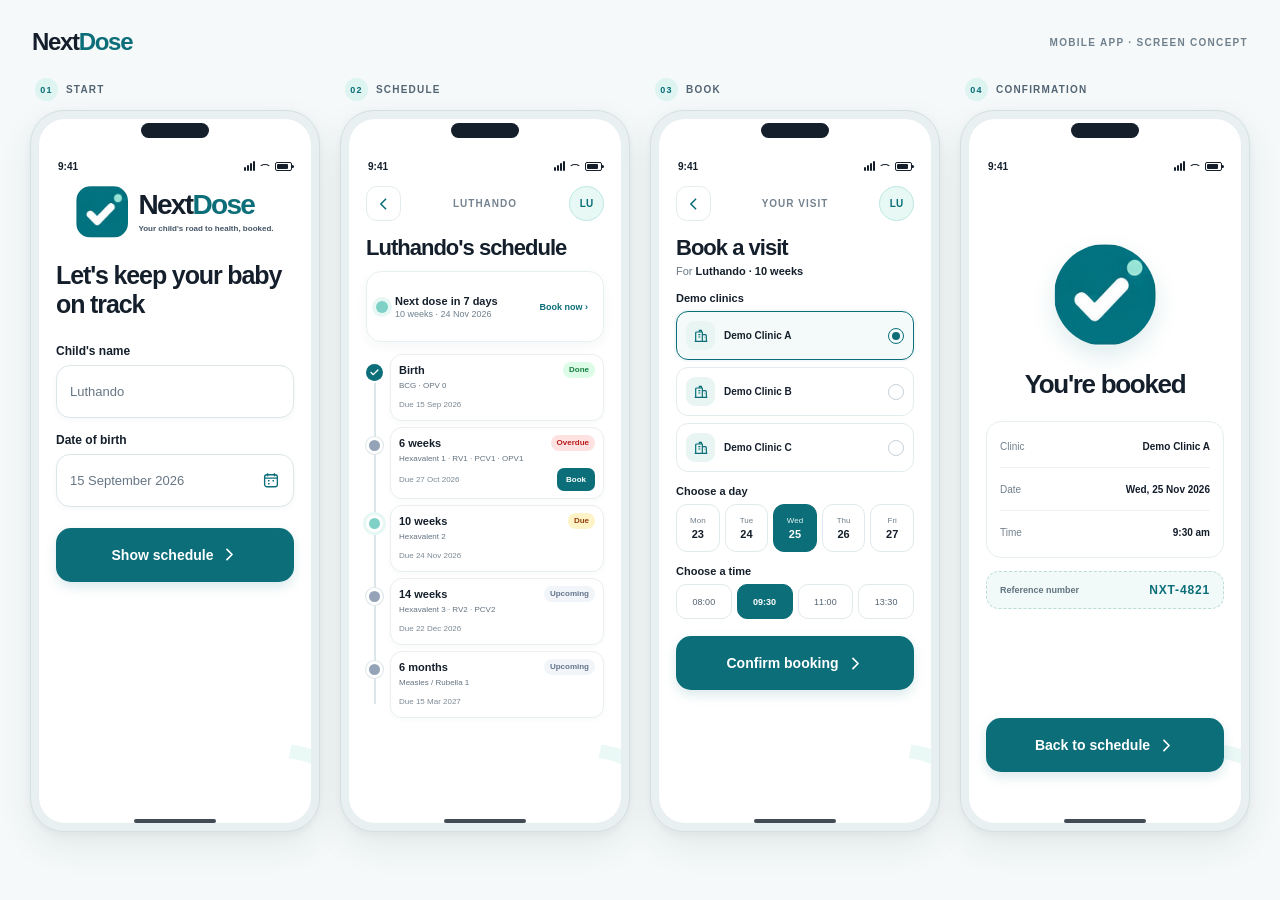
==== commit 04006fb0: "Merge upstream NextDose mockup and resolve PR conflicts" ====
--- a/design-mockup.html
+++ b/design-mockup.html
@@ -240,7 +240,7 @@
                   <div class="detail-row"><span>Date</span><strong>Wed, 25 Nov 2026</strong></div>
                   <div class="detail-row"><span>Time</span><strong>9:30 am</strong></div>
                 </div>
-                <div class="reference"><span>Reference number</span><strong>NXD-4821</strong></div>
+                <div class="reference"><span>Reference number</span><strong>NXT-4821</strong></div>
                 <button class="button" type="button">Back to schedule<svg class="arrow" viewBox="0 0 20 20" fill="none" aria-hidden="true"><path d="m7 4 6 6-6 6" stroke="currentColor" stroke-width="2" stroke-linecap="round" stroke-linejoin="round"></path></svg></button>
               </div>
             </div>
